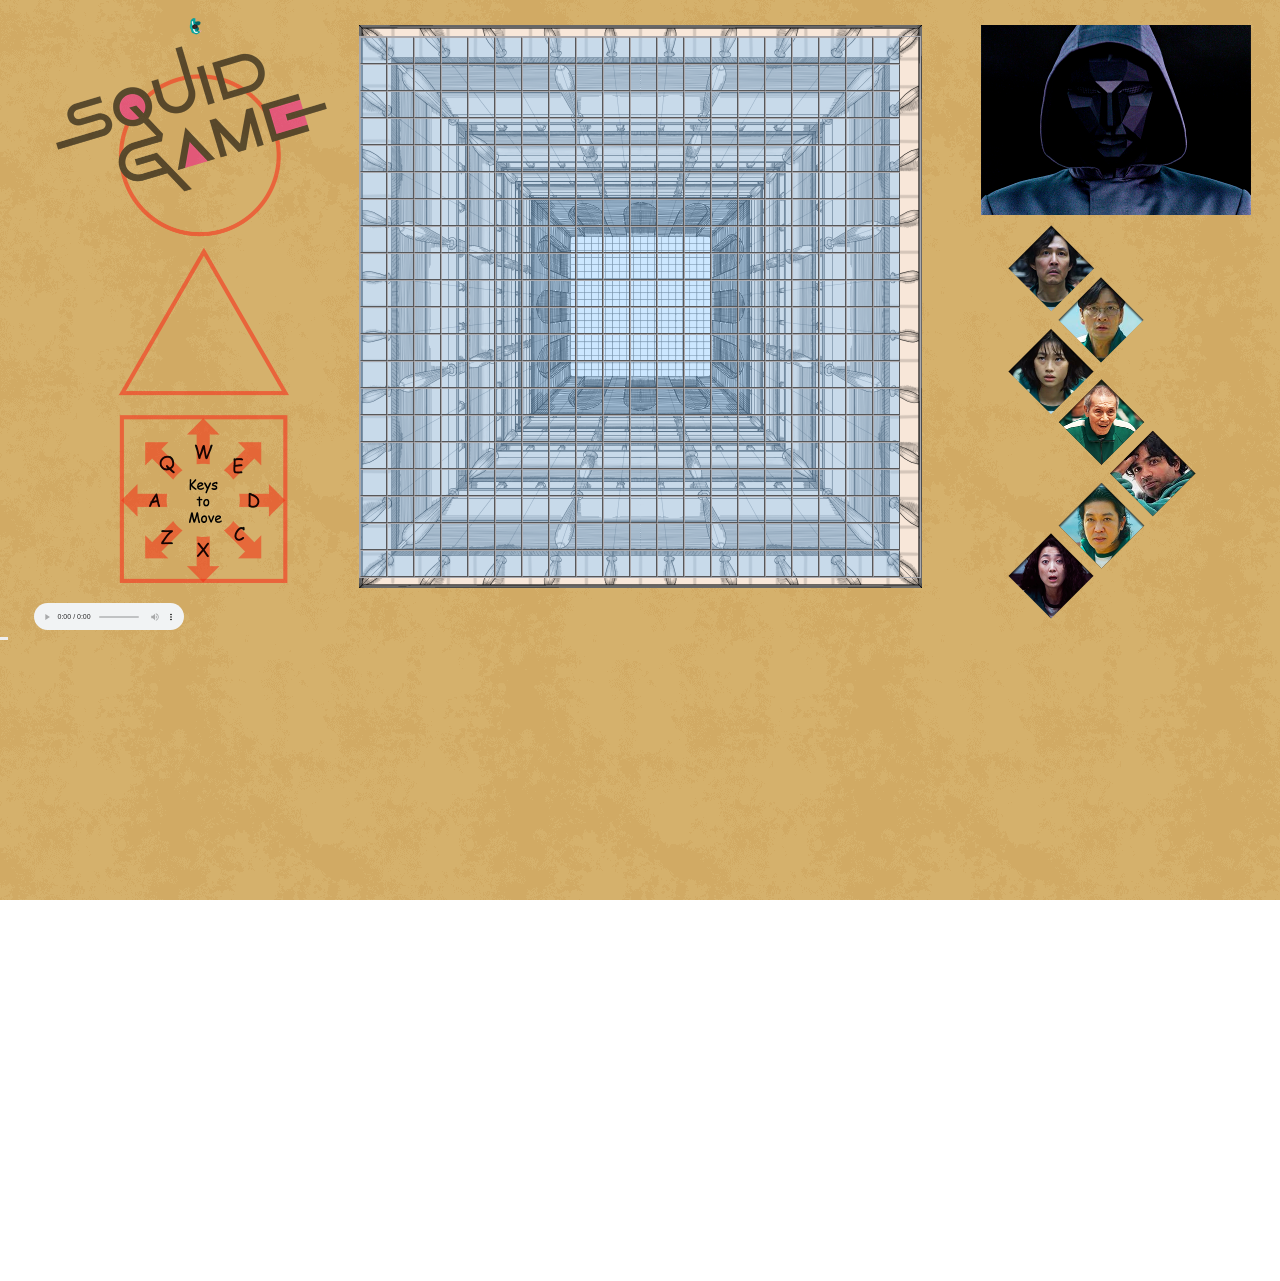
==== mainPage.html @ b74a5e2d "added cover page to game" ====
<!DOCTYPE html>
<html lang="en" dir="ltr">
<head>
    <script
  src="https://code.jquery.com/jquery-3.3.1.min.js"
  integrity="sha256-FgpCb/KJQlLNfOu91ta32o/NMZxltwRo8QtmkMRdAu8="
  crossorigin="anonymous"></script>
    <link rel="stylesheet" href="style.css">
</head>
<body>
    <!--
    <div class="instructions"><br/><b>SQUID GAME MINESWEEPER</b><br/>Use the keyboard "Q,W,E,A,D,Z,X,C" as directional keys to move the man from the left all the way to the right to win.
    <br/>The numbers that appear on the glass are the number of broken panels surrounding that glass panel.
    <br/>Each time the man steps on a broken glass, a squid life is lost. When all lives are lost you lose. :)
    </div>
    -->
    <div class='fixed-div'></div>
    <div class='fixed-div-right'></div> <!--somehow this cannot be commented out-->
    <div id="sprite-container">
        <div id="sprite-image">
        </div>
    </div>
    <div class="title"></div>
    <div class="game-components-container">
        <div>
            <div class="squidgame-left-panel">
            </div>
            <audio controls autoplay>
                <source src="images/pinkSoldiers.mp3" type="audio/mpeg">
              </audio>
        </div>
        <div class="glassPanelMap">
            <div class="container"></div>
        </div>
        <div class="results-container">
            <div id="gamemaster-sprite-image"></div>
            <div class="players-container">
                <img id="players" src="images/playersStart.png">
            </div>
            
        </div>  
    </div>
    <!-- Trigger/Open The Modal -->
    <button id="myBtn"></button>
    <!--<img id="myImg" src="images/smile.jpg">  cannot be commented out also-->
    <!-- The Modal -->
    <div id="myModalLose" class="modal">
    <!-- Modal content -->
    <div class="modal-content">
        <span class="close">&times;</span>
        <p id="modalBoxContent">You Lose</p>
    </div>
    
    
</div>
</body>
<footer>
    <script src="app.js"></script>
    <script src="characterControls.js"></script>
    <script src="grid.js"></script>
    <script src="gameMasterSprite.js"></script>
</footer>
</html>
---- style.css ----
body {
    zoom:50%;
    display: block;
    margin: 0px;
    background-image: url("images/bluetilebackground.png");
    background-repeat: repeat;
}

.title {
    height:50px;
}

.squidgame-left-panel {
    height: 1155px;
    width: 620px;
    /*border: 1px solid black;*/
    background: url("images/SquidGameLeftPanel.png")
      0px 0px;
    position: relative;
    top: 0px;
    left: 8px;
    z-index:1;
    margin-right:30px;
    transition: top 1.5s ease, left 1.5s ease;
    text-align: bottom;
}

.game-components-container {
    display:flex;
    flex-wrap:wrap;
    margin: 0 auto;
    justify-content: center;
}

.glassPanelMap {
    align-items: center;
    display: flex;
    width: 1126px;
    height: 1126px;
    justify-content: center;
    background-image:url('images/gridBackground.png');
    position:relative;
}

.container {
    border: 3px solid #aaa9ad;
    display: flex;
    flex-wrap: wrap;
    position: relative;
    width: 1120px;
}

#gamemaster-sprite-image {
    margin-left:50px;
    height: 380px;
    width: 540px;
    /*border: 1px solid black;*/
    background: url("images/gameMasterSprite.png")
      0px 0px;
    position: relative;
    top: 0px;
    left: 8px;
    z-index:1;
    transition: top 1.5s ease, left 1.5s ease;
}

.results-container {
    margin-left:60px;
}

.players-container {
    position: relative;
    margin: 0 auto;
    text-align: center;
}

.solidPanel,.breakablePanel {
    align-items: center;
    border: 3px outset #aaa9ad;
    display: flex;
    font-family: 'Gaegu', cursive;
    font-size: 28px;
    font-weight: 600;
    height: 50px;
    justify-content: center;
    width: 50px;
    background: rgba(143, 201, 255, 0.45);
}
.solidPanel:hover,.breakablePanel:hover {
    opacity:0.5;
}

.panelbroken {
    align-items: center;
    border: 3px outset #996633;
    display: flex;
    font-family: 'Gaegu', cursive;
    font-size: 28px;
    font-weight: 600;
    height: 50px;
    justify-content: center;
    width: 50px;
}

#sprite-image {
    height: 56px;
    width: 56px;
    /*border: 1px solid black;*/
    background: url("images/final_strip_walking_man_min.png")
      0px 0px;
    transform: rotate(90deg);
    position: absolute;
    top: 58px;
    left: 8px;
    z-index:1;
    transition: top 1.5s ease, left 1.5s ease;
}



#sprite-image-stationary {
    height: 56px;
    width: 56px;
    /*border: 1px solid black;*/
    background: url("images/stationaryMale.png")
      0px 0px;
    transform: rotate(90deg);
    background-size: 56px;
    background-repeat: no-repeat;
    position: absolute;
    top: 58px;
    left: 8px;
    z-index:1;
    transition: all 1.5s ease;
}

.instructions {
    font-size:30px;
    text-align: center;
}


.fixed-div {
    width: 85%;
    margin: 0px auto;
    text-align: left;
    position: fixed;
    left: 0;
    right: 0;
    top: 0;
    z-index: -1;
    padding-top: 80px;
    box-sizing: border-box;
    background-color: rgb(255, 255, 255,0);
    font-size:40px;
}

.fixed-div-right {
    width: 85%;
    margin: 0px auto;
    text-align: right;
    position: fixed;
    left: 0;
    right: 0;
    top: 0;
    z-index: -1;
    padding-top: 80px;
    box-sizing: border-box;
    background-color: rgb(255, 255, 255,0);
    font-size:50px;
}

/* The Modal (background) */
.modal {
    display: none; /* Hidden by default */
    position: fixed; /* Stay in place */
    z-index: 1; /* Sit on top */
    left: 0;
    top: 0;
    width: 100%; /* Full width */
    height: 100%; /* Full height */
    overflow: auto; /* Enable scroll if needed */
    background-color: rgb(0,0,0); /* Fallback color */
    background-color: rgba(0,0,0,0.4); /* Black w/ opacity */
}

/* Modal Content/Box */
.modal-content {
background-color: #fefefe;
margin: 15% auto; /* 15% from the top and centered */
padding: 20px;
border: 1px solid #888;
font-size: 40px;
width: 80%; /* Could be more or less, depending on screen size */
}

/* The Close Button */
.close {
color: #aaa;
float: right;
font-size: 28px;
font-weight: bold;
}

.close:hover,
.close:focus {
color: black;
text-decoration: none;
cursor: pointer;
}

.expression {
    position:fixed;
    left:0px;
    bottom:0px;
    height:30px;
    width:100%;
    background:#999;
}

#myImg {
    position: absolute;
    left:50px;
    bottom: 10px;
    width: 400px;
    border: 3px solid #8AC007;
}
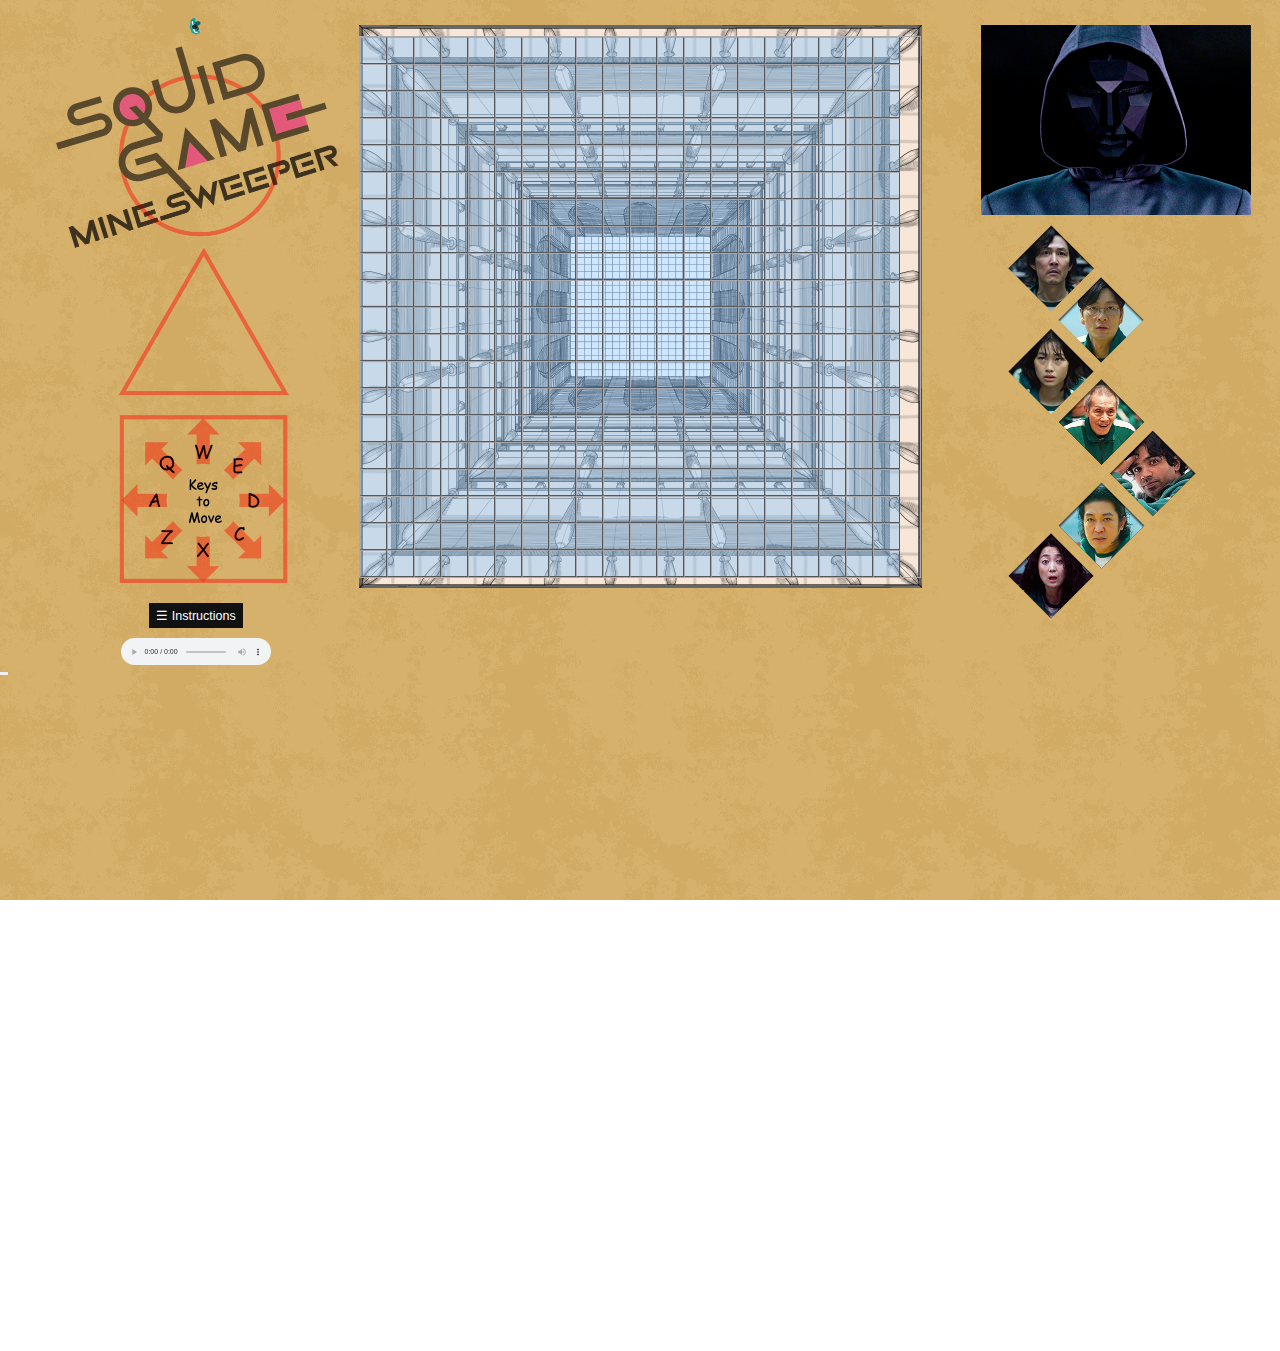
==== commit fe9bfbe9: "added restart button" ====
--- a/mainPage.html
+++ b/mainPage.html
@@ -5,13 +5,13 @@
   src="https://code.jquery.com/jquery-3.3.1.min.js"
   integrity="sha256-FgpCb/KJQlLNfOu91ta32o/NMZxltwRo8QtmkMRdAu8="
   crossorigin="anonymous"></script>
-    <link rel="stylesheet" href="style.css">
+    <link rel="stylesheet" href="styleMainPage.css">
 </head>
 <body>
     <!--
-    <div class="instructions"><br/><b>SQUID GAME MINESWEEPER</b><br/>Use the keyboard "Q,W,E,A,D,Z,X,C" as directional keys to move the man from the left all the way to the right to win.
-    <br/>The numbers that appear on the glass are the number of broken panels surrounding that glass panel.
-    <br/>Each time the man steps on a broken glass, a squid life is lost. When all lives are lost you lose. :)
+    <div class="instructions"><br/><b>SQUID GAME MINESWEEPER</b><br/>
+    <br/>
+    <br/>
     </div>
     -->
     <div class='fixed-div'></div>
@@ -22,9 +22,30 @@
     </div>
     <div class="title"></div>
     <div class="game-components-container">
-        <div>
+        <div class="left-panel">
             <div class="squidgame-left-panel">
             </div>
+
+            <div id="mySidepanel" class="sidepanel">
+                <a href="javascript:void(0)" class="closebtn" onclick="(function(){
+                    document.getElementById('mySidepanel').style.width = '0';
+                })();">&times;</a>
+                <p><b>Game Instructions</b></p>
+                <p>Your objective is to move the player on the top left of the glasspanels all the way to the right.</p>
+                <p>Use the keyboard keys "Q,W,E,A,D,Z,X,C" as directional keys to move the player.</p>
+                <p>A number appears on the glass after you've stepped on it, and it represents the number of broken panels surrounding that glass panel.</p>
+                <p>When the player steps on a broken glass, he/she falls to their death.</p>
+                <p>You have 7 chances to make it across, when all 7 players are dead, you lose.</p>
+                <p>All the best! Their lives are in your hands.</p>
+            </div>
+            <button class="openbtn" onclick="(function(){
+                let sidepanel = document.getElementById('mySidepanel')
+                sidepanel.style.width = '450px';
+                sidepanel.style['font-size'] = '25px';
+                sidepanel.style.padding = '5px';
+            })();">&#9776; Instructions</button>
+            </br>
+
             <audio controls autoplay>
                 <source src="images/pinkSoldiers.mp3" type="audio/mpeg">
               </audio>
@@ -48,16 +69,22 @@
     <!-- Modal content -->
     <div class="modal-content">
         <span class="close">&times;</span>
-        <p id="modalBoxContent">You Lose</p>
+        <p id="modalBoxContent">All your players have died. Game Over.  
+            <button class="restart-button" onclick="(function(){
+                window.location.href = 'mainPage.html';
+                return false;
+            })();">Restart</button>
+        </p>
     </div>
     
     
 </div>
 </body>
 <footer>
+    <script src="gameMasterSprite.js"></script>
     <script src="app.js"></script>
     <script src="characterControls.js"></script>
     <script src="grid.js"></script>
-    <script src="gameMasterSprite.js"></script>
+    
 </footer>
 </html>--- a/styleMainPage.css
+++ b/styleMainPage.css
@@ -0,0 +1,361 @@
+body {
+    zoom:50%;
+    display: block;
+    margin: 0px;
+    background-image: url("images/bluetilebackground.png");
+    background-repeat: repeat;
+}
+
+.title {
+    height:50px;
+}
+
+.left-panel {
+    text-align: center;
+}
+
+.squidgame-left-panel {
+    height: 1155px;
+    width: 620px;
+    /*border: 1px solid black;*/
+    background: url("images/SquidGameLeftPanel.png")
+      0px 0px;
+    position: relative;
+    top: 0px;
+    left: 8px;
+    z-index:1;
+    margin-right:30px;
+    transition: top 1.5s ease, left 1.5s ease;
+    text-align: bottom;
+}
+
+.game-components-container {
+    display:flex;
+    flex-wrap:wrap;
+    margin: 0 auto;
+    justify-content: center;
+}
+
+.glassPanelMap {
+    align-items: center;
+    display: flex;
+    width: 1126px;
+    height: 1126px;
+    justify-content: center;
+    background-image:url('images/gridBackground.png');
+    position:relative;
+}
+
+.container {
+    border: 3px solid #aaa9ad;
+    display: flex;
+    flex-wrap: wrap;
+    position: relative;
+    width: 1120px;
+}
+
+#gamemaster-sprite-image {
+    margin-left:50px;
+    height: 380px;
+    width: 540px;
+    /*border: 1px solid black;*/
+    background: url("images/gameMasterSprite.png")
+      0px 0px;
+    position: relative;
+    top: 0px;
+    left: 8px;
+    z-index:1;
+    transition: top 1.5s ease, left 1.5s ease;
+}
+
+.results-container {
+    margin-left:60px;
+}
+
+.players-container {
+    position: relative;
+    margin: 0 auto;
+    text-align: center;
+}
+
+.solidPanel,.breakablePanel {
+    align-items: center;
+    border: 3px outset #aaa9ad;
+    display: flex;
+    font-family: 'Gaegu', cursive;
+    font-size: 28px;
+    font-weight: 600;
+    height: 50px;
+    justify-content: center;
+    width: 50px;
+    background: rgba(143, 201, 255, 0.45);
+}
+.solidPanel:hover,.breakablePanel:hover {
+    opacity:0.5;
+}
+
+.panelbroken {
+    align-items: center;
+    border: 3px outset #996633;
+    display: flex;
+    font-family: 'Gaegu', cursive;
+    font-size: 28px;
+    font-weight: 600;
+    height: 50px;
+    justify-content: center;
+    width: 50px;
+}
+
+#sprite-image {
+    height: 56px;
+    width: 56px;
+    /*border: 1px solid black;*/
+    background: url("images/final_strip_walking_man_min.png")
+      0px 0px;
+    transform: rotate(90deg);
+    position: absolute;
+    top: 58px;
+    left: 8px;
+    z-index:1;
+    transition: top 1.5s ease, left 1.5s ease;
+}
+
+
+
+#sprite-image-stationary {
+    height: 56px;
+    width: 56px;
+    /*border: 1px solid black;*/
+    background: url("images/stationaryMale.png")
+      0px 0px;
+    transform: rotate(90deg);
+    background-size: 56px;
+    background-repeat: no-repeat;
+    position: absolute;
+    top: 58px;
+    left: 8px;
+    z-index:1;
+    transition: all 1.5s ease;
+}
+
+.instructions {
+    font-size:30px;
+    text-align: center;
+}
+
+
+.fixed-div {
+    width: 85%;
+    margin: 0px auto;
+    text-align: left;
+    position: fixed;
+    left: 0;
+    right: 0;
+    top: 0;
+    z-index: -1;
+    padding-top: 80px;
+    box-sizing: border-box;
+    background-color: rgb(255, 255, 255,0);
+    font-size:40px;
+}
+
+.fixed-div-right {
+    width: 85%;
+    margin: 0px auto;
+    text-align: right;
+    position: fixed;
+    left: 0;
+    right: 0;
+    top: 0;
+    z-index: -1;
+    padding-top: 80px;
+    box-sizing: border-box;
+    background-color: rgb(255, 255, 255,0);
+    font-size:50px;
+}
+
+/* The Modal (background) */
+.modal {
+    display: none; /* Hidden by default */
+    position: fixed; /* Stay in place */
+    z-index: 1; /* Sit on top */
+    left: 0;
+    top: 0;
+    width: 100%; /* Full width */
+    height: 100%; /* Full height */
+    overflow: auto; /* Enable scroll if needed */
+    background-color: rgb(0,0,0); /* Fallback color */
+    background-color: rgba(0,0,0,0.4); /* Black w/ opacity */
+}
+
+/* Modal Content/Box */
+.modal-content {
+background-color: #fefefe;
+margin: 15% auto; /* 15% from the top and centered */
+padding: 20px;
+border: 1px solid #888;
+font-size: 40px;
+width: 60%; /* Could be more or less, depending on screen size */
+text-align: center;
+font-family: 'Trebuchet MS', 'Lucida Sans Unicode', 'Lucida Grande', 'Lucida Sans', Arial, sans-serif;
+}
+
+.restart-button {
+    font-size: 40px;
+    font-family: 'Trebuchet MS', 'Lucida Sans Unicode', 'Lucida Grande', 'Lucida Sans', Arial, sans-serif;
+    text-align: center;
+  padding: 0.6em 2em;
+  font-family:'Trebuchet MS', 'Lucida Sans Unicode', 'Lucida Grande', 'Lucida Sans', Arial, sans-serif;
+  padding-left:60px;
+  font-size:30px;
+  border: none;
+  outline: none;
+  color: rgb(255, 255, 255);
+  background: #111;
+  cursor: pointer;
+  position: relative;
+  z-index: 0;
+  border-radius: 10px;
+  user-select: none;
+  margin-left:10px;
+  -webkit-user-select: none;
+  touch-action: manipulation;
+}
+
+.restart-button:before {
+    content: "";
+    background: linear-gradient(
+      45deg,
+      #ff0000,
+      #ff7300,
+      #fffb00,
+      #48ff00,
+      #00ffd5,
+      #002bff,
+      #7a00ff,
+      #ff00c8,
+      #ff0000
+    );
+    position: absolute;
+    top: -2px;
+    left: -2px;
+    background-size: 400%;
+    z-index: -1;
+    filter: blur(5px);
+    -webkit-filter: blur(5px);
+    width: calc(100% + 4px);
+    height: calc(100% + 4px);
+    animation: glowing-button-85 20s linear infinite;
+    transition: opacity 0.3s ease-in-out;
+    border-radius: 10px;
+  }
+  
+  @keyframes glowing-button-85 {
+    0% {
+      background-position: 0 0;
+    }
+    50% {
+      background-position: 400% 0;
+    }
+    100% {
+      background-position: 0 0;
+    }
+  }
+  
+  .restart:after {
+    z-index: -1;
+    content: "";
+    position: absolute;
+    width: 100%;
+    height: 100%;
+    background: #222;
+    left: 0;
+    top: 0;
+    border-radius: 10px;
+  }
+
+/* The Close Button */
+.close {
+color: #aaa;
+float: right;
+font-size: 28px;
+font-weight: bold;
+}
+
+.close:hover,
+.close:focus {
+color: black;
+text-decoration: none;
+cursor: pointer;
+}
+
+.expression {
+    position:fixed;
+    left:0px;
+    bottom:0px;
+    height:30px;
+    width:100%;
+    background:#999;
+}
+
+#myImg {
+    position: absolute;
+    left:50px;
+    bottom: 10px;
+    width: 400px;
+    border: 3px solid #8AC007;
+}
+
+/* The sidepanel menu */
+.sidepanel {
+    height: 650px; /* Specify a height */
+    width: 0; /* 0 width - change this with JavaScript */
+    position: fixed; /* Stay in place */
+    z-index: 1; /* Stay on top */
+    top: 550px;
+    left: 0;
+    background-color: rgb(255, 255, 255); /* Black*/
+    overflow-x: hidden; /* Disable horizontal scroll */
+    padding-top: 60px; /* Place content 60px from the top */
+    transition: 0.5s; /* 0.5 second transition effect to slide in the sidepanel */
+  }
+  
+  /* The sidepanel links */
+  .sidepanel li{
+    padding: 8px 8px 8px 32px;
+    text-decoration: none;
+    font-size: 25px;
+    color: #818181;
+    display: block;
+    transition: 0.3s;
+  }
+  
+  /* When you mouse over the navigation links, change their color */
+  .sidepanel a:hover {
+    color: #f1f1f1;
+  }
+  
+  /* Position and style the close button (top right corner) */
+  .sidepanel .closebtn {
+    position: absolute;
+    top: 0;
+    right: 25px;
+    font-size: 36px;
+    margin-left: 50px;
+  }
+  
+  /* Style the button that is used to open the sidepanel */
+  .openbtn {
+    font-size: 25px;
+    font-family: 'Trebuchet MS', 'Lucida Sans Unicode', 'Lucida Grande', 'Lucida Sans', Arial, sans-serif;
+    cursor: pointer;
+    background-color: #111;
+    color: white;
+    padding: 10px 15px;
+    border: none;
+    margin-bottom: 20px;
+  }
+  
+  .openbtn:hover {
+    background-color: #444;
+  }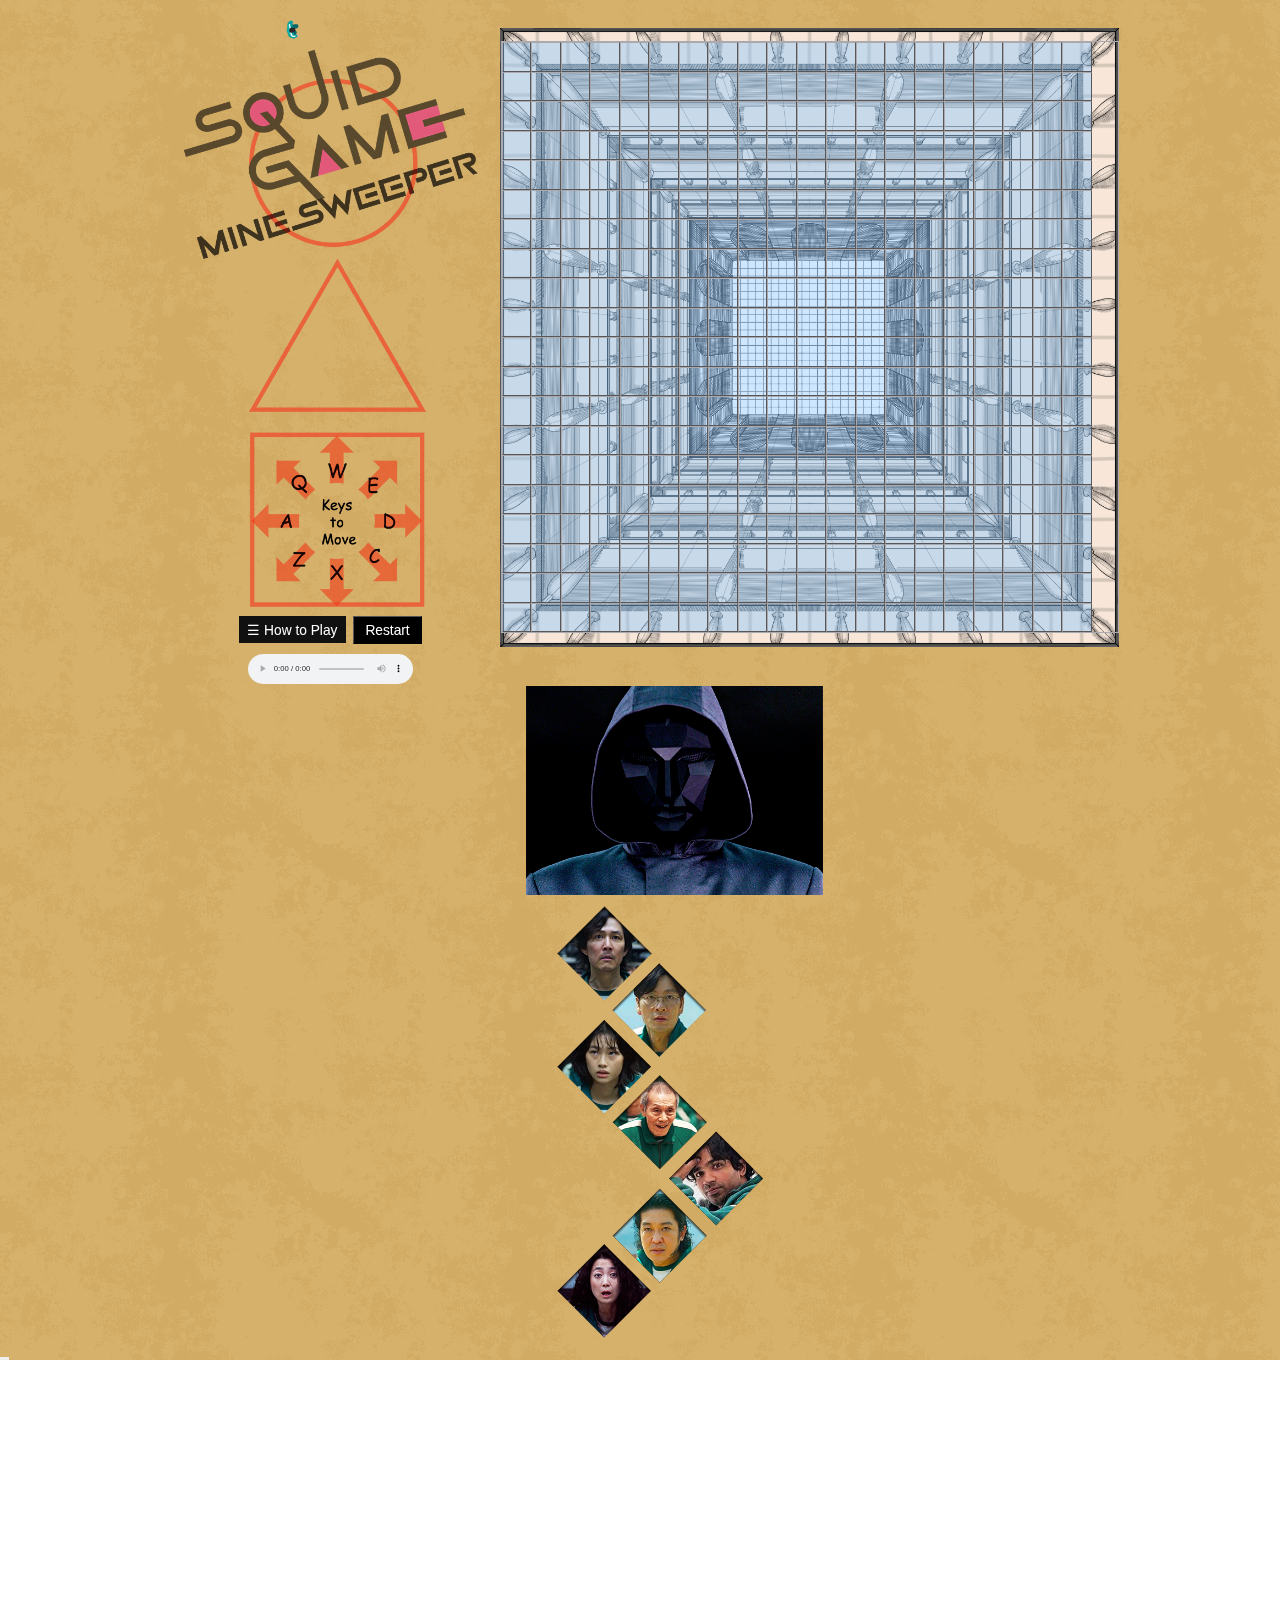
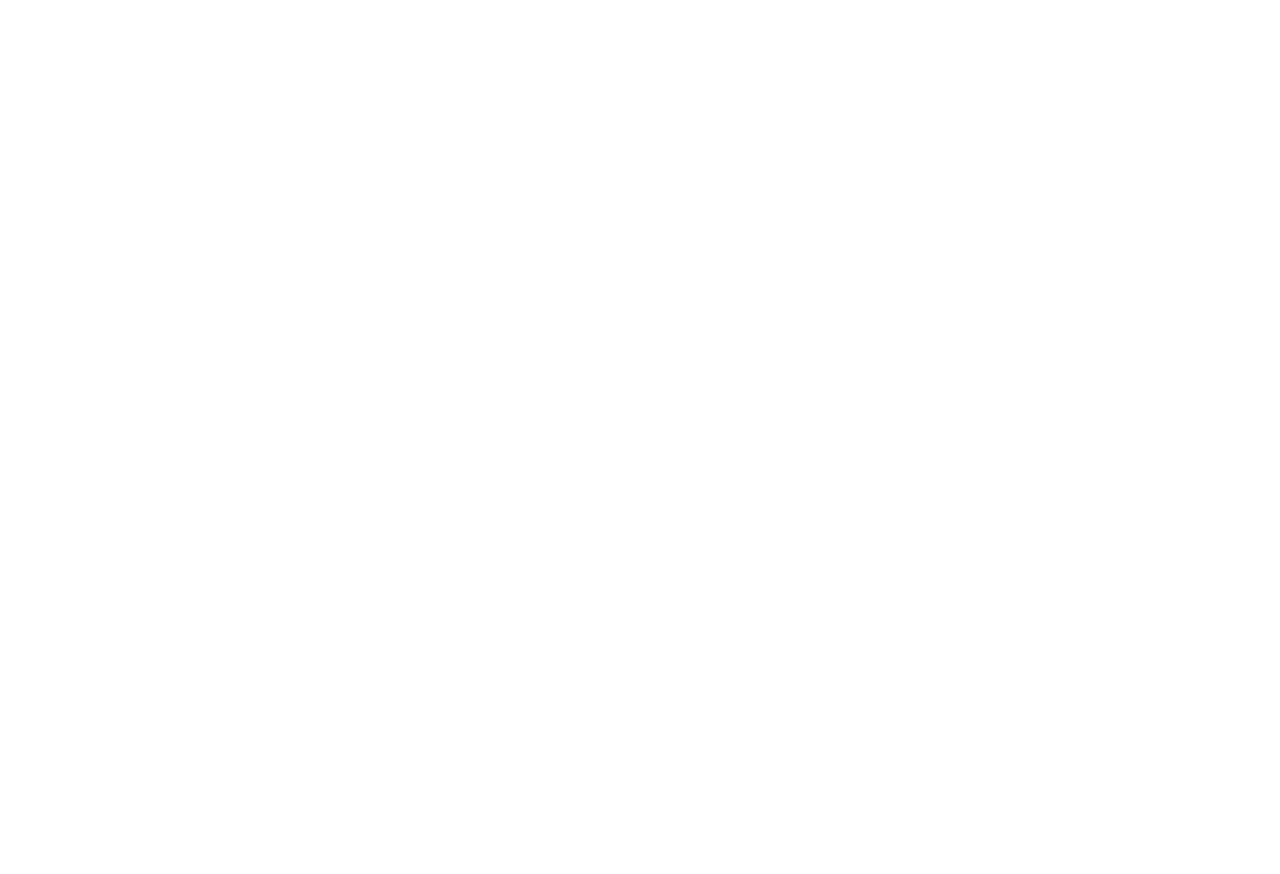
==== commit 4fa5d805: "added restart button and changed color of left popup panel" ====
--- a/mainPage.html
+++ b/mainPage.html
@@ -27,7 +27,7 @@
             </div>
 
             <div id="mySidepanel" class="sidepanel">
-                <a href="javascript:void(0)" class="closebtn" onclick="(function(){
+                <a class="closebtn" style="cursor:pointer" onclick="(function(){
                     document.getElementById('mySidepanel').style.width = '0';
                 })();">&times;</a>
                 <p><b>Game Instructions</b></p>
@@ -37,13 +37,19 @@
                 <p>When the player steps on a broken glass, he/she falls to their death.</p>
                 <p>You have 7 chances to make it across, when all 7 players are dead, you lose.</p>
                 <p>All the best! Their lives are in your hands.</p>
+                <p>(close this box with the 'x' on the top right)</p>
             </div>
             <button class="openbtn" onclick="(function(){
                 let sidepanel = document.getElementById('mySidepanel')
-                sidepanel.style.width = '450px';
+                sidepanel.style.width = '500px';
+                sidepanel.style.height = '680px';
                 sidepanel.style['font-size'] = '25px';
                 sidepanel.style.padding = '5px';
-            })();">&#9776; Instructions</button>
+            })();">&#9776; How to Play</button>
+            <button class="main-page-restart-button" onclick="(function(){
+                window.location.href = 'mainPage.html';
+                return false;
+            })();">Restart</button>
             </br>
 
             <audio controls autoplay>
--- a/styleMainPage.css
+++ b/styleMainPage.css
@@ -1,5 +1,5 @@
 body {
-    zoom:50%;
+    zoom:55%;
     display: block;
     margin: 0px;
     background-image: url("images/bluetilebackground.png");
@@ -15,8 +15,8 @@
 }
 
 .squidgame-left-panel {
-    height: 1155px;
-    width: 620px;
+    height: 1070px;
+    width: 587px;
     /*border: 1px solid black;*/
     background: url("images/SquidGameLeftPanel.png")
       0px 0px;
@@ -27,6 +27,27 @@
     margin-right:30px;
     transition: top 1.5s ease, left 1.5s ease;
     text-align: bottom;
+    font-family:'Trebuchet MS', 'Lucida Sans Unicode', 'Lucida Grande', 'Lucida Sans', Arial, sans-serif
+}
+
+.main-page-restart-button {
+    color: white;
+    height:50px;
+    margin-left:10px;
+    padding-left:20px;
+    padding-right:20px;
+    font-size:25px;
+    font-family: 'Trebuchet MS', 'Lucida Sans Unicode', 'Lucida Grande', 'Lucida Sans', Arial, sans-serif;
+    background-color: black;
+    cursor:pointer;
+}
+
+.main-page-restart-button:hover {
+    color: white;
+    font-size:30px;
+    font-family: 'Trebuchet MS', 'Lucida Sans Unicode', 'Lucida Grande', 'Lucida Sans', Arial, sans-serif;
+    background-color: black;
+    opacity:50%;
 }
 
 .game-components-container {
@@ -308,13 +329,13 @@
 
 /* The sidepanel menu */
 .sidepanel {
-    height: 650px; /* Specify a height */
+    height: 680px; /* Specify a height */
     width: 0; /* 0 width - change this with JavaScript */
     position: fixed; /* Stay in place */
     z-index: 1; /* Stay on top */
-    top: 550px;
-    left: 0;
-    background-color: rgb(255, 255, 255); /* Black*/
+    top: 350px;
+    left: 0;
+    background-color: rgba(255, 196, 176, 0.932); /* Black*/
     overflow-x: hidden; /* Disable horizontal scroll */
     padding-top: 60px; /* Place content 60px from the top */
     transition: 0.5s; /* 0.5 second transition effect to slide in the sidepanel */
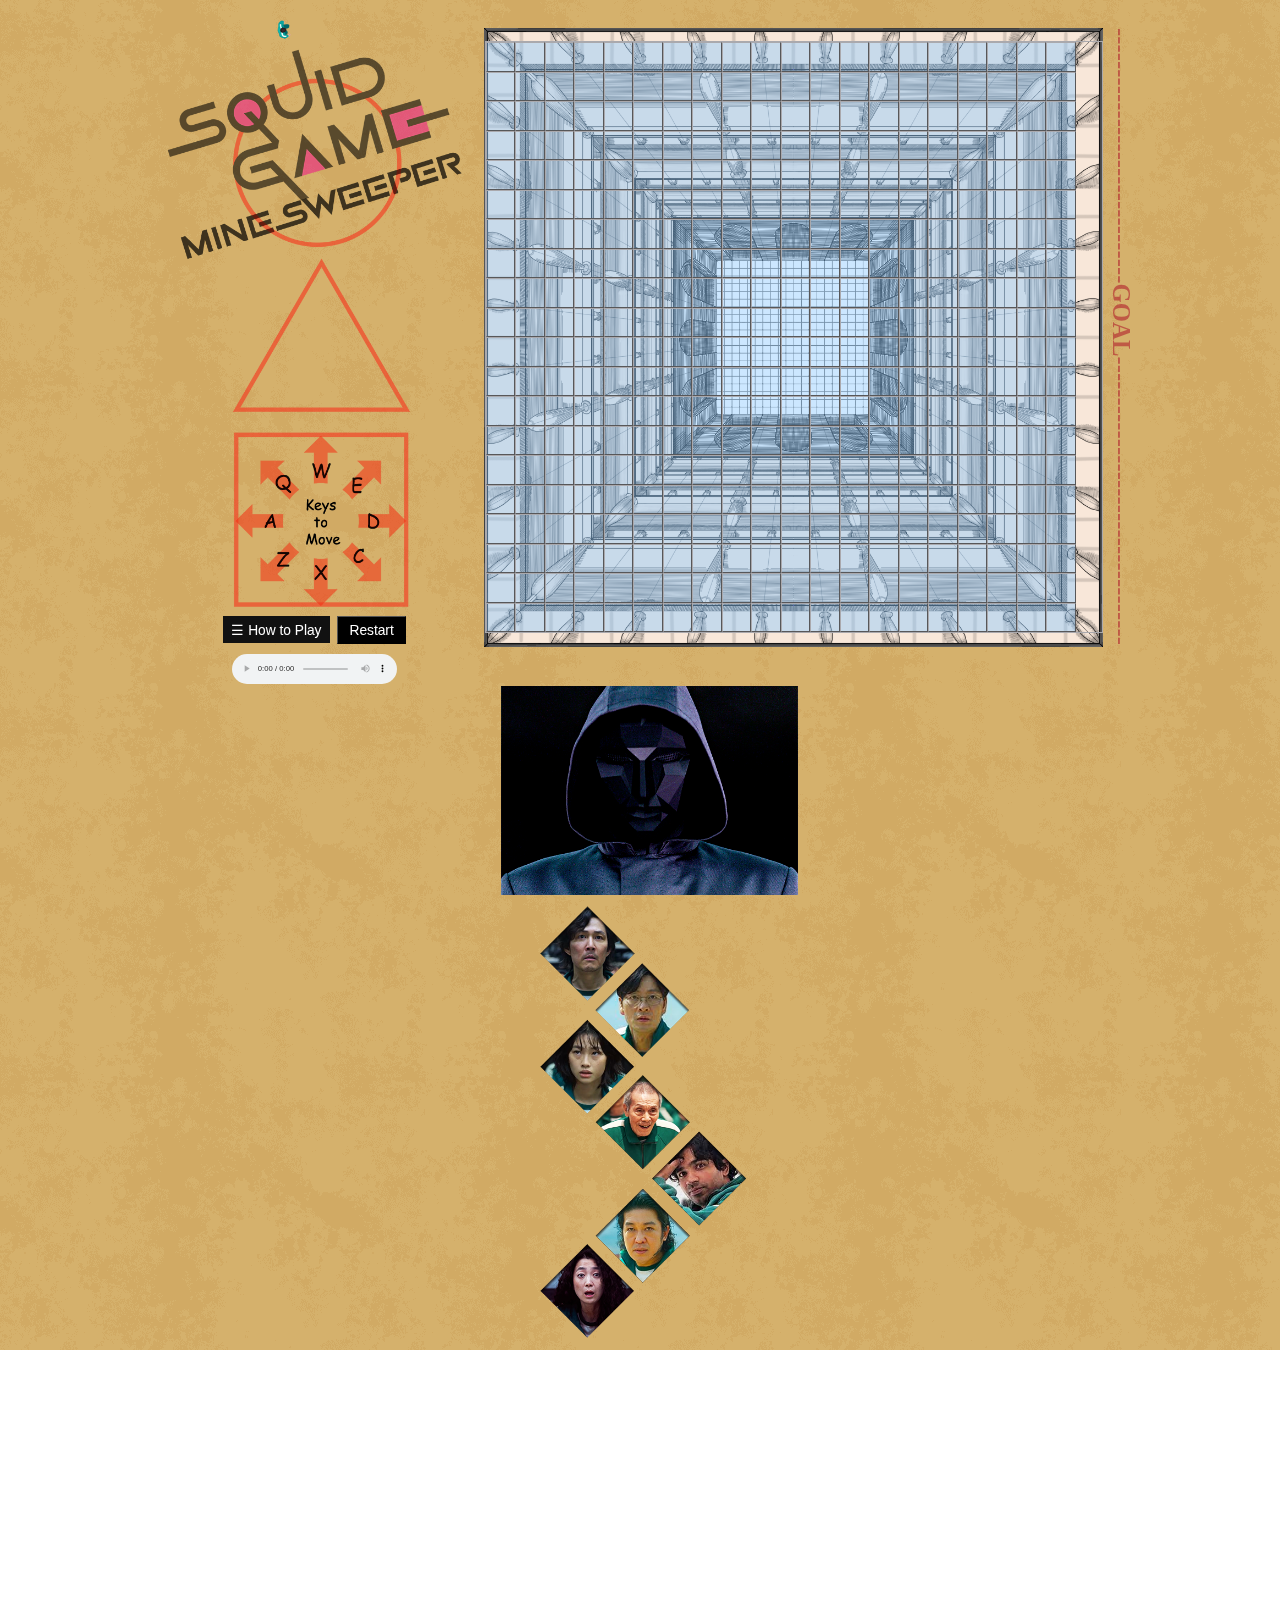
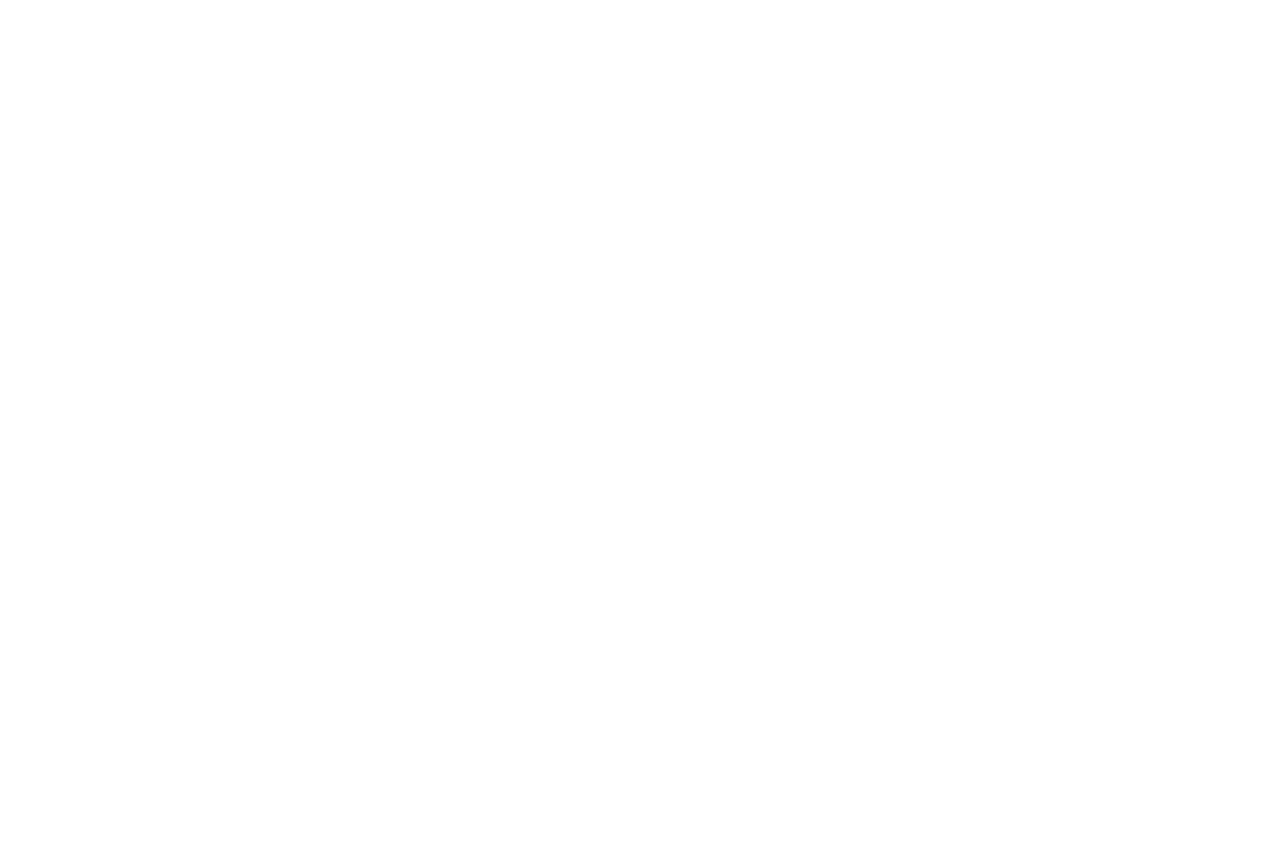
==== commit 68065699: "added goal finish line" ====
--- a/mainPage.html
+++ b/mainPage.html
@@ -59,6 +59,7 @@
         <div class="glassPanelMap">
             <div class="container"></div>
         </div>
+        <div class="finish-line">-------------------------------<b>GOAL</b>-----------------------------------</div>
         <div class="results-container">
             <div id="gamemaster-sprite-image"></div>
             <div class="players-container">
@@ -68,7 +69,6 @@
         </div>  
     </div>
     <!-- Trigger/Open The Modal -->
-    <button id="myBtn"></button>
     <!--<img id="myImg" src="images/smile.jpg">  cannot be commented out also-->
     <!-- The Modal -->
     <div id="myModalLose" class="modal">
--- a/styleMainPage.css
+++ b/styleMainPage.css
@@ -76,7 +76,7 @@
 }
 
 #gamemaster-sprite-image {
-    margin-left:50px;
+    margin-left:20px;
     height: 380px;
     width: 540px;
     /*border: 1px solid black;*/
@@ -90,7 +90,7 @@
 }
 
 .results-container {
-    margin-left:60px;
+    margin-left:0px;
 }
 
 .players-container {
@@ -379,4 +379,12 @@
   
   .openbtn:hover {
     background-color: #444;
-  }+  }
+
+.finish-line {
+    writing-mode: vertical-lr;
+    font-size: 45px;
+    opacity:50%;
+    margin-left:7px;
+    color:rgb(170, 3, 31);
+}